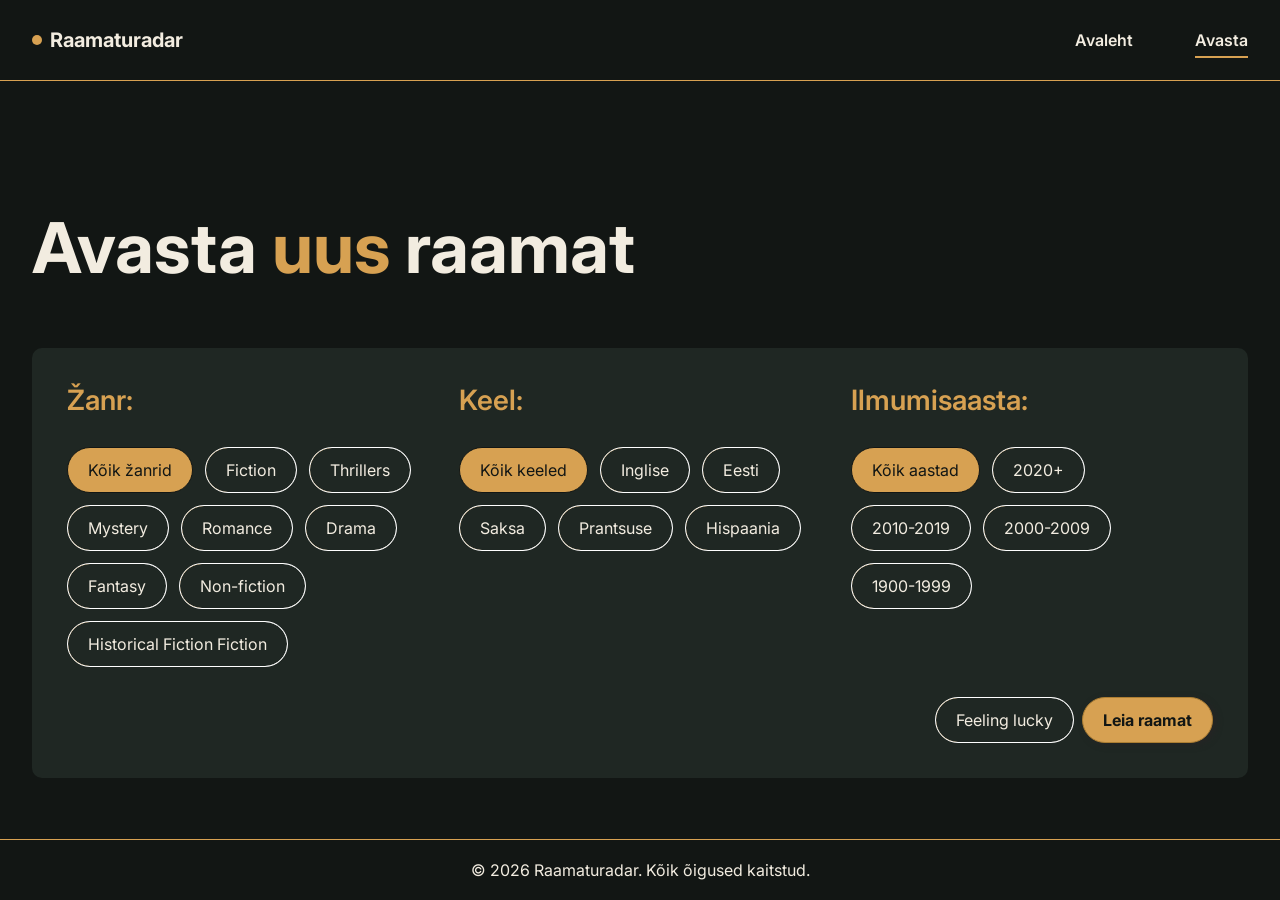
==== avasta.html @ 3a86f609 "Lisa footer" ====
<!doctype html>
<html lang="en">
  <head>
    <meta charset="UTF-8" />
    <meta name="viewport" content="width=device-width, initial-scale=1.0" />

    <!-- Fonts -->
    <link rel="preconnect" href="https://fonts.googleapis.com" />
    <link rel="preconnect" href="https://fonts.gstatic.com" crossorigin />
    <link
      href="https://fonts.googleapis.com/css2?family=Inter:ital,opsz,wght@0,14..32,100..900;1,14..32,100..900&display=swap"
      rel="stylesheet"
    />

    <!-- Favicons -->
    <link
      rel="icon"
      type="image/png"
      href="/assets/favicons/favicon-96x96.png"
      sizes="96x96"
    />
    <link rel="icon" type="image/svg+xml" href="/assets/favicons/favicon.svg" />
    <link rel="shortcut icon" href="/assets/favicons/favicon.ico" />
    <link
      rel="apple-touch-icon"
      sizes="180x180"
      href="/assets/favicons/apple-touch-icon.png"
    />
    <meta name="apple-mobile-web-app-title" content="Raamaturadar" />
    <link rel="manifest" href="/assets/favicons/site.webmanifest" />

    <!-- Stylesheets -->
    <link rel="stylesheet" href="css/global.css" />
    <link rel="stylesheet" href="css/components.css" />

    <title>Raamaturadar | Avasta</title>
  </head>

  <script>
    document.addEventListener("DOMContentLoaded", () => {
      document.querySelectorAll(".pill-block").forEach((group) => {
        group.addEventListener("click", (event) => {
          const clickedPill = event.target.closest(".pill");

          if (!clickedPill) return;

          // Eemalda eelmine valik samast grupist
          group.querySelectorAll(".pill").forEach((pill) => {
            pill.classList.remove("selected");
            pill.setAttribute("aria-pressed", "false");
          });

          // Aktiveeri klikitud nupp
          clickedPill.classList.add("selected");
          clickedPill.setAttribute("aria-pressed", "true");
        });
      });
    });
  </script>

  <body>
    <!-- NAVIGATION -->
    <header class="site-header">
      <nav class="nav container">
        <a href="/" class="logo">Raamaturadar</a>
        <div class="nav-links">
          <div>
            <a href="/index.html" class="nav-link">Avaleht</a>
          </div>
          <div>
            <a href="/avasta.html" class="nav-link active" aria-current="page"
              >Avasta</a
            >
          </div>
        </div>
      </nav>
    </header>

    <!-- BODY -->
    <main>
      <div class="container">
        <section>
          <h1>
            Avasta <span style="color: var(--color-accent)">uus</span> raamat
          </h1>
          <div class="card avasta-raamat-filtrid" style="margin-bottom: 40px">
            <div>
              <div class="card-title">Žanr:</div>
              <div class="pill-block">
                <button type="button" class="pill selected">Kõik žanrid</button>
                <button type="button" class="pill">Fiction</button>
                <button type="button" class="pill">Thrillers</button>
                <button type="button" class="pill">Mystery</button>
                <button type="button" class="pill">Romance</button>
                <button type="button" class="pill">Drama</button>
                <button type="button" class="pill">Fantasy</button>
                <button type="button" class="pill">Non-fiction</button>
                <button type="button" class="pill">
                  Historical Fiction Fiction
                </button>
              </div>
            </div>
            <div>
              <div class="card-title">Keel:</div>
              <div class="pill-block">
                <button type="button" class="pill selected">Kõik keeled</button>
                <button type="button" class="pill">Inglise</button>
                <button type="button" class="pill">Eesti</button>
                <button type="button" class="pill">Saksa</button>
                <button type="button" class="pill">Prantsuse</button>
                <button type="button" class="pill">Hispaania</button>
              </div>
            </div>
            <div>
              <div class="card-title">Ilmumisaasta:</div>
              <div class="pill-block">
                <button type="button" class="pill selected">Kõik aastad</button>
                <button type="button" class="pill">2020+</button>
                <button type="button" class="pill">2010-2019</button>
                <button type="button" class="pill">2000-2009</button>
                <button type="button" class="pill">1900-1999</button>
              </div>
            </div>
            <div class="avasta-raamat-filtrid-nupud">
              <button type="button" class="pill">Feeling lucky</button>
              <button type="button" class="pill filled">Leia raamat</button>
            </div>
          </div>
        </section>
      </div>
    </main>

    <!-- FOOTER -->
    <footer class="site-footer">
      <div class="container">
        <p>&copy; 2026 Raamaturadar. Kõik õigused kaitstud.</p>
      </div>
    </footer>
  </body>
</html>
---- css/global.css ----
:root {
  --color-background: #121614;
  --color-text: #f2ece0;
  --color-text-secondary: #121614;
  --color-accent: #d7a152;
  --color-component-background: #1f2723;

  --container-width: 1300px;
}
/* BASE*/
* {
  box-sizing: border-box;
}
body {
  min-height: 100vh;
  display: flex;
  flex-direction: column;
  margin: 0;
  padding: 0;
  background-color: var(--color-background);
  color: var(--color-text);
  font-family: "Inter", sans-serif;
}

main {
  flex: 1;
}

h1 {
  margin-top: 124px;
  font-size: 70px;
}

a {
  text-decoration: none;
}

button {
  cursor: pointer;
}

/* LAYOUT */
/* Shared container */
.container {
  width: calc(100% - 64px);
  max-width: var(--container-width);
  margin-inline: auto;
}

/* RESPONSIVE */
/* Tablet */
@media (max-width: 991px) {
  .container {
    width: calc(100% - 48px);
  }
}

/* Mobile */
@media (max-width: 575px) {
  .container {
    width: calc(100% - 32px);
  }
}
---- css/components.css ----
/* Logo */
.logo {
  display: inline-flex;
  align-items: center;
  gap: 8px;
  color: var(--color-text);
  font-size: 20px;
  font-weight: 700;
  text-decoration: none;
}

.logo::before {
  content: "";
  width: 10px;
  height: 10px;
  background-color: var(--color-accent);
  border-radius: 50%;
  flex-shrink: 0;
}

/* Navigation */
.site-header {
  width: 100%;
  border-bottom: 1px solid var(--color-accent);
}

.nav {
  min-height: 80px;
  display: flex;
  align-items: center;
  justify-content: space-between;
  flex-direction: row;
}

.nav-links {
  display: flex;
  flex-direction: row;
  align-items: center;
  justify-content: space-between;
  gap: 62px;
  font-weight: 600;
}

.nav-link {
  color: var(--color-text);
  text-decoration: none;
  position: relative;
  padding-block: 8px;
}

.nav-link::after {
  content: "";
  position: absolute;
  bottom: 0;
  left: 0;
  width: 100%;
  height: 2px;
  background-color: var(--color-accent);
  transform: scaleX(0);
  transition: transform 0.2s ease;
}

.nav-link:hover::after,
.nav-link.active::after {
  transform: scaleX(1);
}

/* Hero */
.hero {
  display: flex;
  flex-wrap: wrap;
  align-items: center;
  gap: 50px;
}

.hero .copy {
  flex: 1 1 420px;
  min-width: 0;
  max-width: none;
}
.hero .päeva-raamat {
  flex: 0 1 500px;
  min-width: 0;
  max-width: 100%;
}

.hero-text {
  font-size: 24px;
}

.btn {
  margin-top: 55px;
  padding: 18px 30px;
  border-radius: 10px;
  border: 0;
  cursor: pointer;
  font-size: 20px;
  font-weight: 600;
  background-color: var(--color-accent);
  color: var(--color-text-secondary);
}

/* Päeva raamat */
.päeva-raamat {
  display: flex;
  padding: 25px;
  justify-content: space-between;
  align-self: center;
  gap: 35px;
  background-color: var(--color-component-background);
  border-radius: 10px;

  .tag {
    color: var(--color-accent);
    font-size: 13px;
    font-weight: 600;
    letter-spacing: 5%;
  }

  .pealkiri {
    margin-top: 15px;
    color: var(--color-text);
    font-size: 28px;
    font-weight: 600;
  }

  .autor {
    margin-top: 10px;
    color: var(--color-text);
    font-size: 18px;
    font-weight: 300;
  }

  .ilmumisaasta {
    margin-top: 10px;
    color: var(--color-text);
    font-size: 16px;
    font-weight: 300;
  }

  .vaata-lähemalt {
    margin-top: 36px;
  }

  .vaata-lähemalt-link {
    color: var(--color-accent);
    font-weight: 500;
    font-size: 18px;
  }

  .vaata-lähemalt-link:hover {
    color: #ac7e33;
  }

  .image {
    border: 1px solid white;
    border-radius: 10px;
    padding: 15px;
  }
}

.päeva-raamat > div:last-child {
  flex: 1;
  min-width: 0;
}

.päeva-raamat .pealkiri {
  overflow-wrap: break-word;
}

.cards {
  margin-top: 100px;
  display: flex;
  column-gap: 35px;
  row-gap: 20px;
  justify-content: space-between;
  flex-wrap: nowrap;
}

.card {
  padding: 35px;
  background-color: var(--color-component-background);
  flex-grow: 1;
  border-radius: 10px;
}

.card-title {
  font-size: 28px;
  font-weight: 600;
  color: var(--color-accent);
}

.card-text {
  margin: 18px 0 0 0;
  font-size: 18px;
}

.avasta-raamat-filtrid {
  display: grid;
  grid-template-columns: repeat(3, minmax(0, 1fr));
  gap: 30px;
}

.avasta-raamat-filtrid-nupud {
  grid-column: 1 / -1;
  margin-left: auto;
  display: flex;
  flex-direction: row;
  align-items: end;
  gap: 8px;
}

@property --border-angle {
  syntax: "<angle>";
  initial-value: 0deg;
  inherits: false;
}

.pill {
  width: fit-content;
  padding: 12px 20px;
  border: 1px solid #ffffff;
  border-radius: 40px;
  background-color: var(--color-component-background);
  white-space: nowrap;
  color: var(--color-text);
  text-align: center;
  font-family: "Inter", sans-serif;
  font-size: 1rem;

  background:
    linear-gradient(
        var(--color-component-background),
        var(--color-component-background)
      )
      padding-box,
    conic-gradient(
        from var(--border-angle),
        white 0deg,
        white 90deg,
        var(--color-accent) 300deg,
        white 360deg
      )
      border-box;
}

.pill.selected,
.pill.selected:hover {
  background: var(--color-accent);
  color: var(--color-text-secondary);
  border: 1px solid var(--color-text-secondary);
  animation: none;
  cursor: pointer;
}

.pill.filled {
  background: var(--color-accent);
  color: var(--color-text-secondary);
  border-color: #ac7e33;
  font-weight: 700;
  box-shadow: 3px 2px 6px rgb(37, 36, 36);
}

.pill.filled:hover {
  color: var(--color-text-secondary);
  background: #e8b25c;
}

.pill:hover {
  border-color: transparent;
  animation: rotate-border 2.5s linear infinite;
  color: var(--color-accent);
}

@keyframes rotate-border {
  to {
    --border-angle: 360deg;
  }
}

@media (prefers-reduced-motion: reduce) {
  .pill:hover {
    animation: none;
  }
}

.pill-block {
  display: flex;
  flex-wrap: wrap;
  align-items: flex-start;
  gap: 12px;
  margin-top: 30px;
}

.raamatu-vaade-layout {
  display: grid;
  grid-template-columns: 360px minmax(0, 1fr);
  margin-top: 40px;
  gap: 48px;
  align-items: stretch;
  margin-bottom: 40px;
}

.tagasi {
  display: inline-flex;
  align-items: center;
  gap: 8px;
  margin-top: 40px;
  color: var(--color-accent);
  font-weight: 600;
  cursor: pointer;
}

.tagasi-icon {
  display: block;
  width: 16px;
  height: 16px;
  transition: transform 0.2s ease;
}

.tagasi:hover .tagasi-icon {
  transform: translateX(-4px);
}

.raamatu-cover {
  width: 100%;
  max-width: 360px;
  height: auto;
}

.raamatu-cover img {
  display: block;
  width: 100%;
  height: auto;
}

.raamatu-info {
  display: flex;
  flex-direction: column;
  min-width: 0;
}

.raamatu-info .card {
  flex-grow: 1;
  font-size: 1rem;
}

.raamatu-pealkiri {
  margin: 30px 0 24px 0;
  font-size: 50px;
}

.book-metadata-item {
  display: flex;
  flex-direction: row;
  column-gap: 25px;
  padding-bottom: 10px;
}

.book-metadata-key {
  width: 40px;
  color: var(--color-accent);
  font-weight: 600;
}

.book-metadata-value {
  font-weight: 300;
}

.book-annotation {
  margin-bottom: 25px;
  font-weight: 300;
  font-style: italic;
}

@media (max-width: 991px) {
  .nav {
    padding: 0 8px;
  }
  .nav-links {
    gap: 45px;
  }
  .avasta-raamat-filtrid {
    grid-template-columns: 1fr;
  }
  .card {
    padding: 20px 15px;
  }
  .cards {
    flex-direction: column;
    align-items: stretch;
    gap: 32px;
  }
  .pill-block {
    grid-template-columns: 1fr;
  }
  .raamatu-vaade-layout {
    grid-template-columns: 1fr;
    gap: 32px;
  }
  .raamatu-cover {
    max-width: 280px;
    margin-inline: auto;
  }
}

.site-footer {
  padding: 4px 0;
  border-top: 1px solid var(--color-accent);
  text-align: center;
  color: var(--color-text);
}
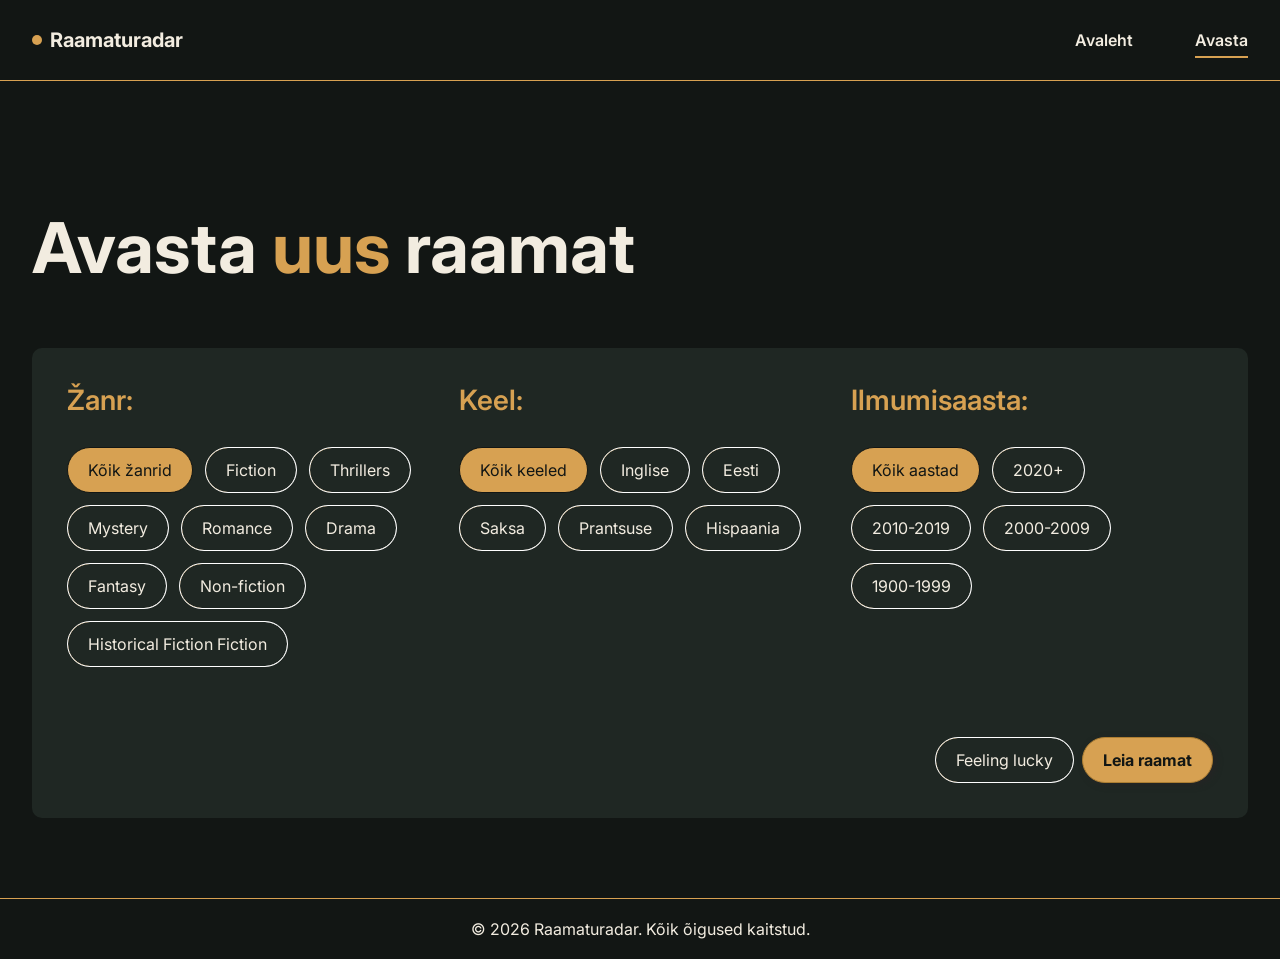
==== commit 9eae6570: "Uuendatud marginid" ====
--- a/avasta.html
+++ b/avasta.html
@@ -83,7 +83,7 @@
           <h1>
             Avasta <span style="color: var(--color-accent)">uus</span> raamat
           </h1>
-          <div class="card avasta-raamat-filtrid" style="margin-bottom: 40px">
+          <div class="card avasta-raamat-filtrid">
             <div>
               <div class="card-title">Žanr:</div>
               <div class="pill-block">
--- a/css/global.css
+++ b/css/global.css
@@ -1,4 +1,12 @@
 :root {
+  --radius-card: 10px;
+  --radius-pill: 40px;
+
+  --spacing-section: 40px;
+  --spacing-card: 35px;
+
+  --transition-fast: 0.2s ease;
+
   --color-background: #121614;
   --color-text: #f2ece0;
   --color-text-secondary: #121614;
@@ -31,6 +39,11 @@
   font-size: 70px;
 }
 
+h2 {
+  margin-top: 124px;
+  font-size: 32px;
+}
+
 a {
   text-decoration: none;
 }
@@ -50,6 +63,11 @@
 /* RESPONSIVE */
 /* Tablet */
 @media (max-width: 991px) {
+  h1 {
+    margin-top: 65px;
+    font-size: 45px;
+  }
+
   .container {
     width: calc(100% - 48px);
   }
--- a/css/components.css
+++ b/css/components.css
@@ -29,12 +29,10 @@
   display: flex;
   align-items: center;
   justify-content: space-between;
-  flex-direction: row;
 }
 
 .nav-links {
   display: flex;
-  flex-direction: row;
   align-items: center;
   justify-content: space-between;
   gap: 62px;
@@ -89,7 +87,8 @@
 }
 
 .btn {
-  margin-top: 55px;
+  display: inline-block;
+  margin-top: 25px;
   padding: 18px 30px;
   border-radius: 10px;
   border: 0;
@@ -100,6 +99,10 @@
   color: var(--color-text-secondary);
 }
 
+.btn:hover {
+  background: #e8b25c;
+}
+
 /* Päeva raamat */
 .päeva-raamat {
   display: flex;
@@ -114,7 +117,7 @@
     color: var(--color-accent);
     font-size: 13px;
     font-weight: 600;
-    letter-spacing: 5%;
+    letter-spacing: 0.05em;
   }
 
   .pealkiri {
@@ -140,25 +143,36 @@
 
   .vaata-lähemalt {
     margin-top: 36px;
-  }
-
-  .vaata-lähemalt-link {
+    display: inline-flex;
+    align-items: center;
+    gap: 8px;
     color: var(--color-accent);
-    font-weight: 500;
-    font-size: 18px;
-  }
-
-  .vaata-lähemalt-link:hover {
-    color: #ac7e33;
-  }
-
-  .image {
-    border: 1px solid white;
-    border-radius: 10px;
-    padding: 15px;
-  }
-}
-
+    font-weight: 600;
+    cursor: pointer;
+  }
+
+  .vaata-lähemalt-icon {
+    display: block;
+    width: 16px;
+    height: 16px;
+    transition: transform 0.2s ease;
+  }
+
+  .vaata-lähemalt:hover .vaata-lähemalt-icon {
+    transform: translateX(4px);
+  }
+}
+
+.päeva-raamat img {
+  display: block;
+  width: 120px;
+  max-width: 100%;
+  height: auto;
+}
+
+.päeva-raamat > div:first-child {
+  flex: 0 0 120px;
+}
 .päeva-raamat > div:last-child {
   flex: 1;
   min-width: 0;
@@ -169,7 +183,8 @@
 }
 
 .cards {
-  margin-top: 100px;
+  margin-top: 45px;
+  margin-bottom: 80px;
   display: flex;
   column-gap: 35px;
   row-gap: 20px;
@@ -178,10 +193,10 @@
 }
 
 .card {
-  padding: 35px;
+  padding: var(--spacing-card);
   background-color: var(--color-component-background);
   flex-grow: 1;
-  border-radius: 10px;
+  border-radius: var(--radius-card);
 }
 
 .card-title {
@@ -199,13 +214,14 @@
   display: grid;
   grid-template-columns: repeat(3, minmax(0, 1fr));
   gap: 30px;
+  margin-bottom: 80px;
 }
 
 .avasta-raamat-filtrid-nupud {
   grid-column: 1 / -1;
   margin-left: auto;
-  display: flex;
-  flex-direction: row;
+  margin-top: 40px;
+  display: flex;
   align-items: end;
   gap: 8px;
 }
@@ -298,7 +314,7 @@
   margin-top: 40px;
   gap: 48px;
   align-items: stretch;
-  margin-bottom: 40px;
+  margin-bottom: 80px;
 }
 
 .tagasi {
@@ -352,7 +368,6 @@
 
 .book-metadata-item {
   display: flex;
-  flex-direction: row;
   column-gap: 25px;
   padding-bottom: 10px;
 }
@@ -380,6 +395,12 @@
   .nav-links {
     gap: 45px;
   }
+  .hero {
+    gap: 100px;
+  }
+  .hero-text {
+    font-size: 20px;
+  }
   .avasta-raamat-filtrid {
     grid-template-columns: 1fr;
   }
@@ -391,8 +412,9 @@
     align-items: stretch;
     gap: 32px;
   }
-  .pill-block {
-    grid-template-columns: 1fr;
+  .päeva-raamat {
+    flex-direction: column;
+    gap: 25px;
   }
   .raamatu-vaade-layout {
     grid-template-columns: 1fr;
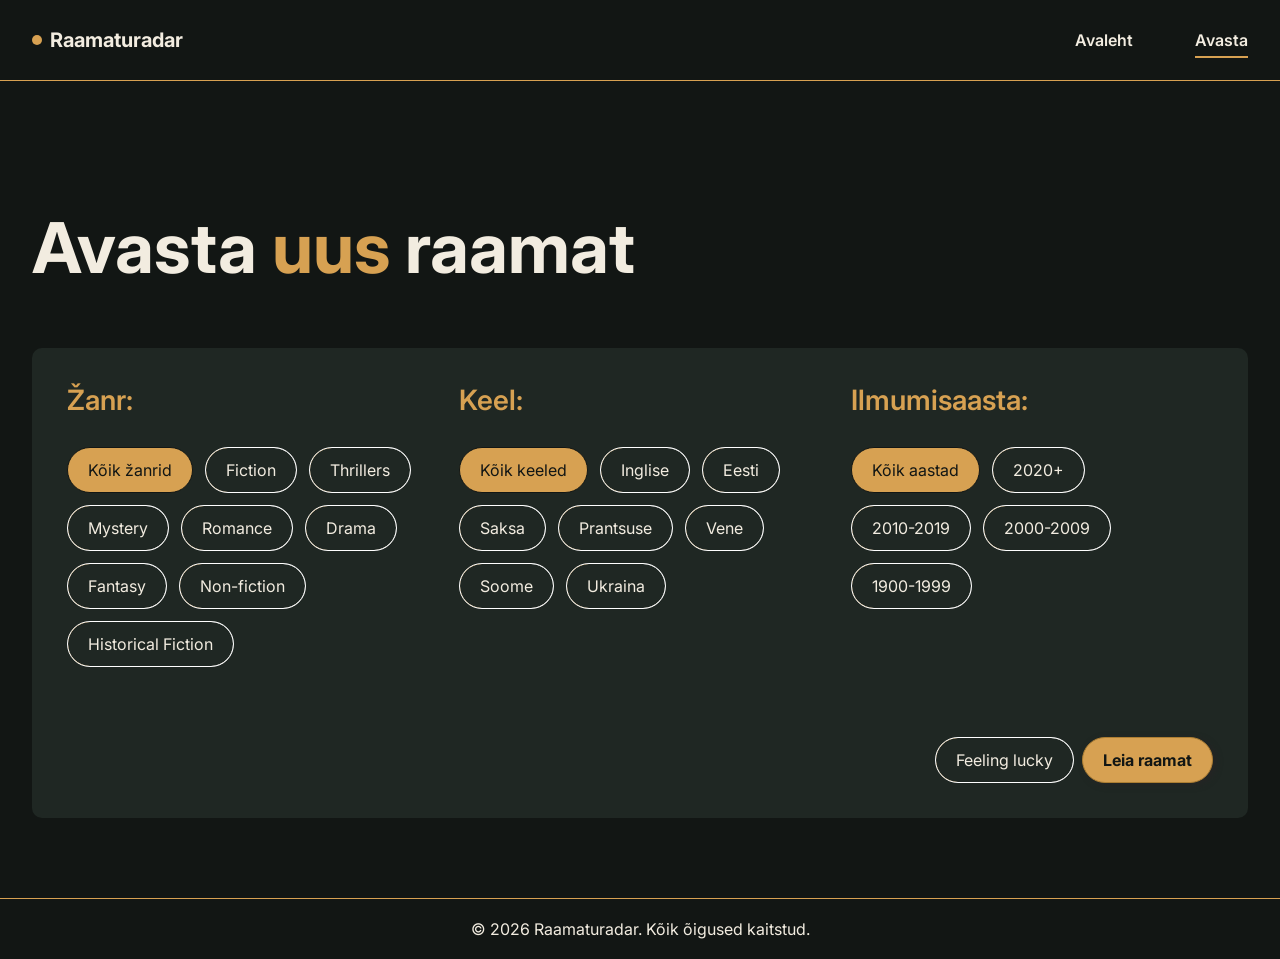
==== commit e9190579: "Lisa raamatute avastamise ja detailvaate loogika - Avasta: filtrid (žanr, keel, aasta) ja "Feeling l" ====
--- a/avasta.html
+++ b/avasta.html
@@ -4,7 +4,7 @@
     <meta charset="UTF-8" />
     <meta name="viewport" content="width=device-width, initial-scale=1.0" />
 
-    <!-- Fonts -->
+    <!-- Fondid -->
     <link rel="preconnect" href="https://fonts.googleapis.com" />
     <link rel="preconnect" href="https://fonts.gstatic.com" crossorigin />
     <link
@@ -12,7 +12,7 @@
       rel="stylesheet"
     />
 
-    <!-- Favicons -->
+    <!-- Faviconid -->
     <link
       rel="icon"
       type="image/png"
@@ -29,40 +29,33 @@
     <meta name="apple-mobile-web-app-title" content="Raamaturadar" />
     <link rel="manifest" href="/assets/favicons/site.webmanifest" />
 
-    <!-- Stylesheets -->
+    <!-- Stiilid -->
     <link rel="stylesheet" href="css/global.css" />
     <link rel="stylesheet" href="css/components.css" />
+    <link rel="stylesheet" href="css/pages/avasta.css" />
 
     <title>Raamaturadar | Avasta</title>
   </head>
 
-  <script>
-    document.addEventListener("DOMContentLoaded", () => {
-      document.querySelectorAll(".pill-block").forEach((group) => {
-        group.addEventListener("click", (event) => {
-          const clickedPill = event.target.closest(".pill");
-
-          if (!clickedPill) return;
-
-          // Eemalda eelmine valik samast grupist
-          group.querySelectorAll(".pill").forEach((pill) => {
-            pill.classList.remove("selected");
-            pill.setAttribute("aria-pressed", "false");
-          });
-
-          // Aktiveeri klikitud nupp
-          clickedPill.classList.add("selected");
-          clickedPill.setAttribute("aria-pressed", "true");
-        });
-      });
-    });
-  </script>
-
   <body>
-    <!-- NAVIGATION -->
+    <!-- NAVIGATSIOON -->
     <header class="site-header">
       <nav class="nav container">
         <a href="/" class="logo">Raamaturadar</a>
+
+        <!-- Mobiilivaate menüü -->
+        <button
+          type="button"
+          class="menu-toggle"
+          aria-label="Ava menüü"
+          aria-expanded="false"
+          aria-controls="mobile-nav"
+        >
+          <span></span>
+          <span></span>
+          <span></span>
+        </button>
+
         <div class="nav-links">
           <div>
             <a href="/index.html" class="nav-link">Avaleht</a>
@@ -76,7 +69,7 @@
       </nav>
     </header>
 
-    <!-- BODY -->
+    <!-- KEHA -->
     <main>
       <div class="container">
         <section>
@@ -86,55 +79,165 @@
           <div class="card avasta-raamat-filtrid">
             <div>
               <div class="card-title">Žanr:</div>
-              <div class="pill-block">
-                <button type="button" class="pill selected">Kõik žanrid</button>
-                <button type="button" class="pill">Fiction</button>
-                <button type="button" class="pill">Thrillers</button>
-                <button type="button" class="pill">Mystery</button>
-                <button type="button" class="pill">Romance</button>
-                <button type="button" class="pill">Drama</button>
-                <button type="button" class="pill">Fantasy</button>
-                <button type="button" class="pill">Non-fiction</button>
-                <button type="button" class="pill">
-                  Historical Fiction Fiction
+              <div class="pill-block" data-filter="zanr">
+                <button type="button" class="pill pill--selected" data-value="">
+                  Kõik žanrid
+                </button>
+                <button type="button" class="pill" data-value="fiction">
+                  Fiction
+                </button>
+                <button type="button" class="pill" data-value="thrillers">
+                  Thrillers
+                </button>
+                <button type="button" class="pill" data-value="mystery">
+                  Mystery
+                </button>
+                <button type="button" class="pill" data-value="romance">
+                  Romance
+                </button>
+                <button type="button" class="pill" data-value="drama">
+                  Drama
+                </button>
+                <button type="button" class="pill" data-value="fantasy">
+                  Fantasy
+                </button>
+                <button type="button" class="pill" data-value="nonfiction">
+                  Non-fiction
+                </button>
+                <button
+                  type="button"
+                  class="pill"
+                  data-value="historical fiction"
+                >
+                  Historical Fiction
                 </button>
               </div>
             </div>
             <div>
               <div class="card-title">Keel:</div>
-              <div class="pill-block">
-                <button type="button" class="pill selected">Kõik keeled</button>
-                <button type="button" class="pill">Inglise</button>
-                <button type="button" class="pill">Eesti</button>
-                <button type="button" class="pill">Saksa</button>
-                <button type="button" class="pill">Prantsuse</button>
-                <button type="button" class="pill">Hispaania</button>
+              <div class="pill-block" data-filter="keel">
+                <button type="button" class="pill pill--selected" data-value="">
+                  Kõik keeled
+                </button>
+                <button type="button" class="pill" data-value="eng">
+                  Inglise
+                </button>
+                <button type="button" class="pill" data-value="est">
+                  Eesti
+                </button>
+                <button type="button" class="pill" data-value="ger">
+                  Saksa
+                </button>
+                <button type="button" class="pill" data-value="fre">
+                  Prantsuse
+                </button>
+                <button type="button" class="pill" data-value="rus">
+                  Vene
+                </button>
+                <button type="button" class="pill" data-value="fin">
+                  Soome
+                </button>
+                <button type="button" class="pill" data-value="ukr">
+                  Ukraina
+                </button>
               </div>
             </div>
             <div>
               <div class="card-title">Ilmumisaasta:</div>
-              <div class="pill-block">
-                <button type="button" class="pill selected">Kõik aastad</button>
-                <button type="button" class="pill">2020+</button>
-                <button type="button" class="pill">2010-2019</button>
-                <button type="button" class="pill">2000-2009</button>
-                <button type="button" class="pill">1900-1999</button>
+              <div class="pill-block" data-filter="aasta">
+                <button type="button" class="pill pill--selected" data-value="">
+                  Kõik aastad
+                </button>
+                <button type="button" class="pill" data-value="2020-*">
+                  2020+
+                </button>
+                <button type="button" class="pill" data-value="2010-2019">
+                  2010-2019
+                </button>
+                <button type="button" class="pill" data-value="2000-2009">
+                  2000-2009
+                </button>
+                <button type="button" class="pill" data-value="1900-1999">
+                  1900-1999
+                </button>
               </div>
             </div>
             <div class="avasta-raamat-filtrid-nupud">
-              <button type="button" class="pill">Feeling lucky</button>
-              <button type="button" class="pill filled">Leia raamat</button>
+              <button type="button" class="pill" id="feeling-lucky">
+                Feeling lucky
+              </button>
+              <button type="button" class="pill pill--filled" id="leia-raamat">
+                Leia raamat
+              </button>
             </div>
           </div>
         </section>
+
+        <!-- TULEMUS -->
+        <section class="avasta-tulemus" id="tulemus" aria-live="polite"></section>
       </div>
     </main>
 
-    <!-- FOOTER -->
+    <!-- JALUS -->
     <footer class="site-footer">
       <div class="container">
         <p>&copy; 2026 Raamaturadar. Kõik õigused kaitstud.</p>
       </div>
     </footer>
+
+    <!-- Tehisintellekti abi kasutati interaktsioonide loomiseks -->
+    <script src="js/keeled.js" defer></script>
+    <script src="js/avasta.js" defer></script>
+    <script>
+      document.addEventListener("DOMContentLoaded", () => {
+        // FILTRITE VALIMINE
+        document.querySelectorAll(".pill-block").forEach((group) => {
+          group.addEventListener("click", (event) => {
+            const clickedPill = event.target.closest(".pill");
+
+            if (!clickedPill) return;
+
+            // Eemalda eelmine valik samast grupist
+            group.querySelectorAll(".pill").forEach((pill) => {
+              pill.classList.remove("pill--selected");
+              pill.setAttribute("aria-pressed", "false");
+            });
+
+            // Aktiveeri klikitud nupp
+            clickedPill.classList.add("pill--selected");
+            clickedPill.setAttribute("aria-pressed", "true");
+          });
+        });
+
+        // MOBIILIMENÜÜ
+        const menuToggle = document.querySelector(".menu-toggle");
+        const navLinks = document.querySelector(".nav-links");
+
+        if (menuToggle && navLinks) {
+          function setMenuOpen(isOpen) {
+            menuToggle.classList.toggle("is-open", isOpen);
+            navLinks.classList.toggle("is-open", isOpen);
+
+            menuToggle.setAttribute("aria-expanded", String(isOpen));
+            menuToggle.setAttribute(
+              "aria-label",
+              isOpen ? "Sulge menüü" : "Ava menüü",
+            );
+          }
+
+          menuToggle.addEventListener("click", () => {
+            setMenuOpen(!navLinks.classList.contains("is-open"));
+          });
+
+          navLinks.querySelectorAll("a").forEach((link) => {
+            link.addEventListener("click", () => setMenuOpen(false));
+          });
+
+          document.addEventListener("keydown", (event) => {
+            if (event.key === "Escape") setMenuOpen(false);
+          });
+        }
+      });
+    </script>
   </body>
 </html>
--- a/css/global.css
+++ b/css/global.css
@@ -15,10 +15,12 @@
 
   --container-width: 1300px;
 }
-/* BASE*/
+
+/* BAAS */
 * {
   box-sizing: border-box;
 }
+
 body {
   min-height: 100vh;
   display: flex;
@@ -52,16 +54,16 @@
   cursor: pointer;
 }
 
-/* LAYOUT */
-/* Shared container */
+/* PAIGUTUS */
+/* Jagatud konteiner */
 .container {
   width: calc(100% - 64px);
   max-width: var(--container-width);
   margin-inline: auto;
 }
 
-/* RESPONSIVE */
-/* Tablet */
+/* KOHANDUV KUJUNDUS */
+/* Tahvel */
 @media (max-width: 991px) {
   h1 {
     margin-top: 65px;
@@ -73,7 +75,7 @@
   }
 }
 
-/* Mobile */
+/* Mobiil */
 @media (max-width: 575px) {
   .container {
     width: calc(100% - 32px);
--- a/css/components.css
+++ b/css/components.css
@@ -18,7 +18,7 @@
   flex-shrink: 0;
 }
 
-/* Navigation */
+/* Navigatsioon */
 .site-header {
   width: 100%;
   border-bottom: 1px solid var(--color-accent);
@@ -63,27 +63,27 @@
   transform: scaleX(1);
 }
 
-/* Hero */
-.hero {
-  display: flex;
-  flex-wrap: wrap;
-  align-items: center;
-  gap: 50px;
-}
-
-.hero .copy {
-  flex: 1 1 420px;
-  min-width: 0;
-  max-width: none;
-}
-.hero .päeva-raamat {
-  flex: 0 1 500px;
-  min-width: 0;
-  max-width: 100%;
-}
-
-.hero-text {
-  font-size: 24px;
+/* Burgeri menüünupp (mobiilivaade) */
+.menu-toggle {
+  display: none;
+  flex-direction: column;
+  justify-content: center;
+  gap: 5px;
+  padding: 10px;
+  border: none;
+  background: transparent;
+  cursor: pointer;
+}
+
+.menu-toggle span {
+  display: block;
+  width: 26px;
+  height: 2px;
+  background-color: var(--color-accent);
+  border-radius: 2px;
+  transition:
+    transform 0.25s ease,
+    opacity 0.25s ease;
 }
 
 .btn {
@@ -103,95 +103,6 @@
   background: #e8b25c;
 }
 
-/* Päeva raamat */
-.päeva-raamat {
-  display: flex;
-  padding: 25px;
-  justify-content: space-between;
-  align-self: center;
-  gap: 35px;
-  background-color: var(--color-component-background);
-  border-radius: 10px;
-
-  .tag {
-    color: var(--color-accent);
-    font-size: 13px;
-    font-weight: 600;
-    letter-spacing: 0.05em;
-  }
-
-  .pealkiri {
-    margin-top: 15px;
-    color: var(--color-text);
-    font-size: 28px;
-    font-weight: 600;
-  }
-
-  .autor {
-    margin-top: 10px;
-    color: var(--color-text);
-    font-size: 18px;
-    font-weight: 300;
-  }
-
-  .ilmumisaasta {
-    margin-top: 10px;
-    color: var(--color-text);
-    font-size: 16px;
-    font-weight: 300;
-  }
-
-  .vaata-lähemalt {
-    margin-top: 36px;
-    display: inline-flex;
-    align-items: center;
-    gap: 8px;
-    color: var(--color-accent);
-    font-weight: 600;
-    cursor: pointer;
-  }
-
-  .vaata-lähemalt-icon {
-    display: block;
-    width: 16px;
-    height: 16px;
-    transition: transform 0.2s ease;
-  }
-
-  .vaata-lähemalt:hover .vaata-lähemalt-icon {
-    transform: translateX(4px);
-  }
-}
-
-.päeva-raamat img {
-  display: block;
-  width: 120px;
-  max-width: 100%;
-  height: auto;
-}
-
-.päeva-raamat > div:first-child {
-  flex: 0 0 120px;
-}
-.päeva-raamat > div:last-child {
-  flex: 1;
-  min-width: 0;
-}
-
-.päeva-raamat .pealkiri {
-  overflow-wrap: break-word;
-}
-
-.cards {
-  margin-top: 45px;
-  margin-bottom: 80px;
-  display: flex;
-  column-gap: 35px;
-  row-gap: 20px;
-  justify-content: space-between;
-  flex-wrap: nowrap;
-}
-
 .card {
   padding: var(--spacing-card);
   background-color: var(--color-component-background);
@@ -208,28 +119,6 @@
 .card-text {
   margin: 18px 0 0 0;
   font-size: 18px;
-}
-
-.avasta-raamat-filtrid {
-  display: grid;
-  grid-template-columns: repeat(3, minmax(0, 1fr));
-  gap: 30px;
-  margin-bottom: 80px;
-}
-
-.avasta-raamat-filtrid-nupud {
-  grid-column: 1 / -1;
-  margin-left: auto;
-  margin-top: 40px;
-  display: flex;
-  align-items: end;
-  gap: 8px;
-}
-
-@property --border-angle {
-  syntax: "<angle>";
-  initial-value: 0deg;
-  inherits: false;
 }
 
 .pill {
@@ -260,169 +149,37 @@
       border-box;
 }
 
-.pill.selected,
-.pill.selected:hover {
-  background: var(--color-accent);
-  color: var(--color-text-secondary);
-  border: 1px solid var(--color-text-secondary);
-  animation: none;
-  cursor: pointer;
-}
-
-.pill.filled {
-  background: var(--color-accent);
-  color: var(--color-text-secondary);
-  border-color: #ac7e33;
-  font-weight: 700;
-  box-shadow: 3px 2px 6px rgb(37, 36, 36);
-}
-
-.pill.filled:hover {
-  color: var(--color-text-secondary);
-  background: #e8b25c;
-}
-
 .pill:hover {
   border-color: transparent;
   animation: rotate-border 2.5s linear infinite;
   color: var(--color-accent);
 }
 
+.pill--selected,
+.pill--selected:hover {
+  background: var(--color-accent);
+  color: var(--color-text-secondary);
+  border: 1px solid var(--color-text-secondary);
+  animation: none;
+  cursor: pointer;
+}
+
+.pill--filled {
+  background: var(--color-accent);
+  color: var(--color-text-secondary);
+  border-color: #ac7e33;
+  font-weight: 700;
+  box-shadow: 3px 2px 6px rgb(37, 36, 36);
+}
+
+.pill--filled:hover {
+  color: var(--color-text-secondary);
+  background: #e8b25c;
+}
+
 @keyframes rotate-border {
   to {
     --border-angle: 360deg;
-  }
-}
-
-@media (prefers-reduced-motion: reduce) {
-  .pill:hover {
-    animation: none;
-  }
-}
-
-.pill-block {
-  display: flex;
-  flex-wrap: wrap;
-  align-items: flex-start;
-  gap: 12px;
-  margin-top: 30px;
-}
-
-.raamatu-vaade-layout {
-  display: grid;
-  grid-template-columns: 360px minmax(0, 1fr);
-  margin-top: 40px;
-  gap: 48px;
-  align-items: stretch;
-  margin-bottom: 80px;
-}
-
-.tagasi {
-  display: inline-flex;
-  align-items: center;
-  gap: 8px;
-  margin-top: 40px;
-  color: var(--color-accent);
-  font-weight: 600;
-  cursor: pointer;
-}
-
-.tagasi-icon {
-  display: block;
-  width: 16px;
-  height: 16px;
-  transition: transform 0.2s ease;
-}
-
-.tagasi:hover .tagasi-icon {
-  transform: translateX(-4px);
-}
-
-.raamatu-cover {
-  width: 100%;
-  max-width: 360px;
-  height: auto;
-}
-
-.raamatu-cover img {
-  display: block;
-  width: 100%;
-  height: auto;
-}
-
-.raamatu-info {
-  display: flex;
-  flex-direction: column;
-  min-width: 0;
-}
-
-.raamatu-info .card {
-  flex-grow: 1;
-  font-size: 1rem;
-}
-
-.raamatu-pealkiri {
-  margin: 30px 0 24px 0;
-  font-size: 50px;
-}
-
-.book-metadata-item {
-  display: flex;
-  column-gap: 25px;
-  padding-bottom: 10px;
-}
-
-.book-metadata-key {
-  width: 40px;
-  color: var(--color-accent);
-  font-weight: 600;
-}
-
-.book-metadata-value {
-  font-weight: 300;
-}
-
-.book-annotation {
-  margin-bottom: 25px;
-  font-weight: 300;
-  font-style: italic;
-}
-
-@media (max-width: 991px) {
-  .nav {
-    padding: 0 8px;
-  }
-  .nav-links {
-    gap: 45px;
-  }
-  .hero {
-    gap: 100px;
-  }
-  .hero-text {
-    font-size: 20px;
-  }
-  .avasta-raamat-filtrid {
-    grid-template-columns: 1fr;
-  }
-  .card {
-    padding: 20px 15px;
-  }
-  .cards {
-    flex-direction: column;
-    align-items: stretch;
-    gap: 32px;
-  }
-  .päeva-raamat {
-    flex-direction: column;
-    gap: 25px;
-  }
-  .raamatu-vaade-layout {
-    grid-template-columns: 1fr;
-    gap: 32px;
-  }
-  .raamatu-cover {
-    max-width: 280px;
-    margin-inline: auto;
   }
 }
 
@@ -432,3 +189,61 @@
   text-align: center;
   color: var(--color-text);
 }
+
+@media (prefers-reduced-motion: reduce) {
+  .pill:hover {
+    animation: none;
+  }
+}
+
+/* KOHANDUV KUJUNDUS */
+/* Mobiil */
+@media (max-width: 991px) {
+  .nav {
+    padding: 0 8px;
+    position: relative;
+  }
+
+  .nav-links {
+    display: none;
+    position: absolute;
+    top: 100%;
+    left: 0;
+    width: 100%;
+    padding: 25px;
+    flex-direction: column;
+    align-items: flex-start;
+    gap: 24px;
+    background-color: var(--color-component-background);
+    border: 1px solid var(--color-accent);
+    border-top: none;
+    z-index: 100;
+  }
+
+  .nav-links.is-open {
+    display: flex;
+  }
+
+  .menu-toggle {
+    display: flex;
+  }
+
+  /* Burgeri animatsioon X-iks */
+  .menu-toggle.is-open span:nth-child(1) {
+    transform: translateY(7px) rotate(45deg);
+  }
+
+  .menu-toggle.is-open span:nth-child(2) {
+    opacity: 0;
+  }
+
+  .menu-toggle.is-open span:nth-child(3) {
+    transform: translateY(-7px) rotate(-45deg);
+  }
+
+  @media (prefers-reduced-motion: reduce) {
+    .menu-toggle span {
+      transition: none;
+    }
+  }
+}
--- a/css/pages/avasta.css
+++ b/css/pages/avasta.css
@@ -0,0 +1,122 @@
+.avasta-raamat-filtrid {
+  display: grid;
+  grid-template-columns: repeat(3, minmax(0, 1fr));
+  gap: 30px;
+  margin-bottom: 80px;
+}
+
+.avasta-raamat-filtrid-nupud {
+  grid-column: 1 / -1;
+  margin-left: auto;
+  margin-top: 40px;
+  display: flex;
+  align-items: end;
+  gap: 8px;
+}
+
+@property --border-angle {
+  syntax: "<angle>";
+  initial-value: 0deg;
+  inherits: false;
+}
+
+.pill-block {
+  display: flex;
+  flex-wrap: wrap;
+  align-items: flex-start;
+  gap: 12px;
+  margin-top: 30px;
+}
+
+/* KOHANDUV KUJUDNUS */
+/* Mobiil */
+@media (max-width: 991px) {
+  .avasta-raamat-filtrid {
+    grid-template-columns: 1fr;
+  }
+}
+
+/* TULEMUS */
+.avasta-tulemus {
+  margin-bottom: 80px;
+}
+
+.avasta-tulemus:empty {
+  display: none;
+}
+
+.avasta-teade {
+  margin: 0;
+  font-size: 18px;
+  text-align: center;
+}
+
+.avasta-raamat {
+  display: grid;
+  grid-template-columns: 220px minmax(0, 1fr);
+  gap: 40px;
+  align-items: start;
+}
+
+.avasta-raamat-kaas {
+  display: block;
+  width: 100%;
+  height: auto;
+  border-radius: 6px;
+}
+
+.avasta-raamat-info {
+  display: flex;
+  flex-direction: column;
+  min-width: 0;
+}
+
+.avasta-raamat-pealkiri {
+  margin: 0 0 24px 0;
+  font-size: 36px;
+  overflow-wrap: anywhere;
+}
+
+.avasta-raamat .book-metadata-item {
+  display: flex;
+  column-gap: 25px;
+  padding-bottom: 10px;
+}
+
+.avasta-raamat .book-metadata-key {
+  width: 50px;
+  flex-shrink: 0;
+  color: var(--color-accent);
+  font-weight: 600;
+}
+
+.avasta-raamat .book-metadata-value {
+  font-weight: 300;
+  overflow-wrap: anywhere;
+}
+
+.avasta-raamat-link {
+  margin-top: 24px;
+}
+
+.avasta-raamat-filtrid-nupud .pill:disabled {
+  opacity: 0.6;
+  cursor: wait;
+  animation: none;
+}
+
+@media (max-width: 575px) {
+  .avasta-raamat {
+    grid-template-columns: 1fr;
+    gap: 24px;
+  }
+
+  .avasta-raamat-kaas {
+    max-width: 200px;
+    margin-inline: auto;
+  }
+
+  .avasta-raamat-pealkiri {
+    font-size: 28px;
+  }
+}
